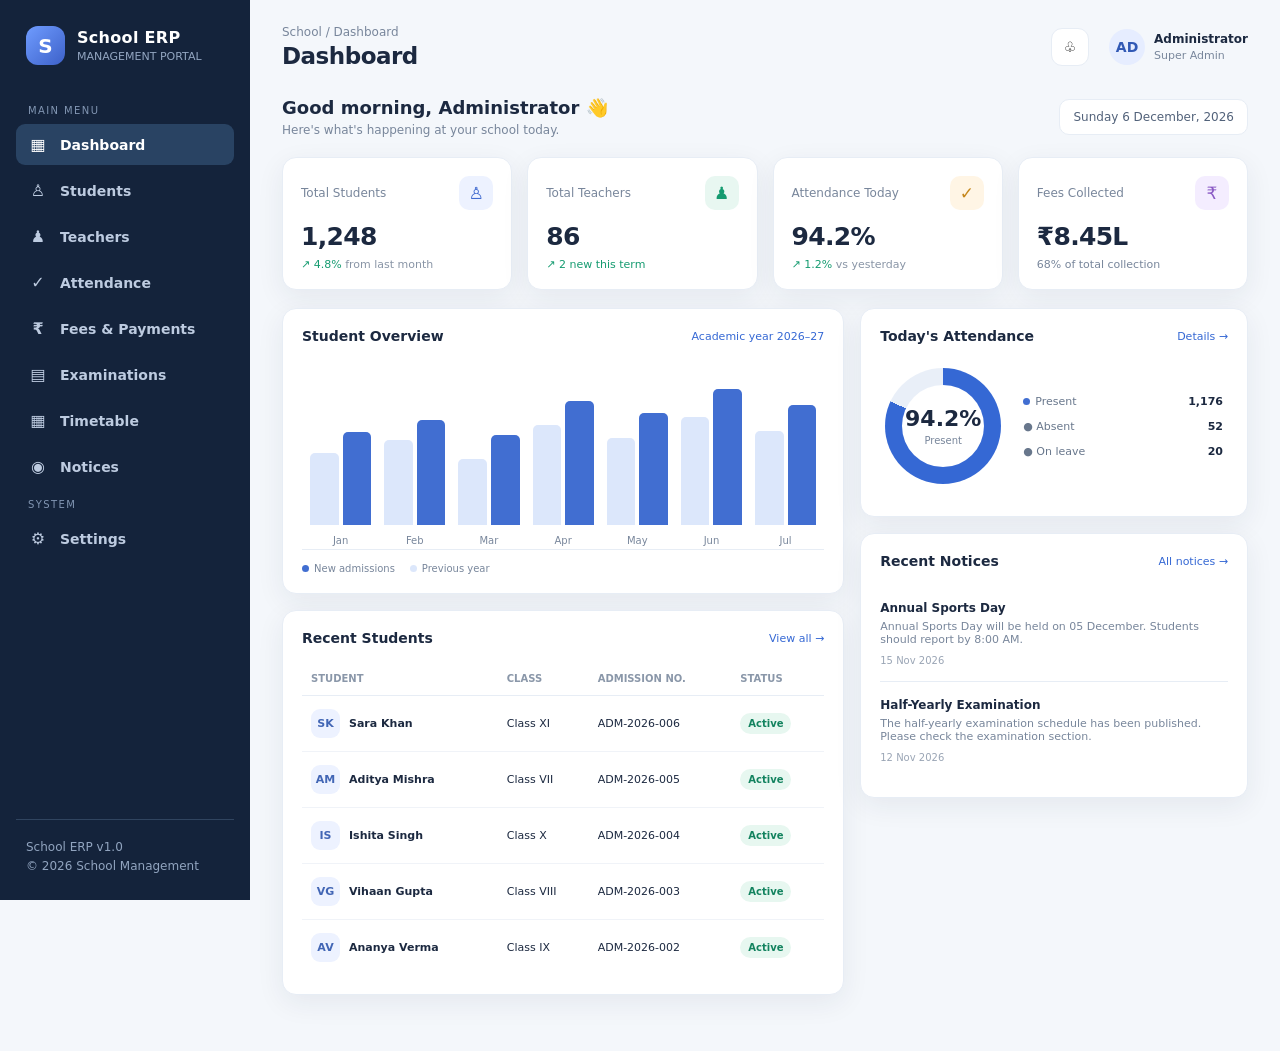
==== school_erp/index.html @ 7dce678d "Prepare School ERP for Render deployment Co-authored-by: Copilot <223556219+Copilot@users.noreply.gi" ====
<!DOCTYPE html>
<html lang="en">
<head>
<meta charset="UTF-8">
<meta name="viewport" content="width=device-width, initial-scale=1.0">
<meta name="description" content="A responsive school ERP administration dashboard prototype.">
<meta name="theme-color" content="#14233b">
<title>School ERP | Admin Dashboard</title>
<style>
:root{--navy:#14233b;--navy2:#1d3454;--blue:#3568d4;--bg:#f4f7fb;--ink:#1c2940;--muted:#78869b;--line:#e7edf5;--white:#fff;--green:#159b70;--amber:#d18a18;--red:#d94b58;--shadow:0 8px 28px rgba(25,45,75,.07)}
*{box-sizing:border-box}body{margin:0;background:var(--bg);color:var(--ink);font:14px Inter,ui-sans-serif,system-ui,-apple-system,Segoe UI,Arial,sans-serif}
button,input,select{font:inherit}.app{min-height:100vh;display:flex}.sidebar{width:250px;background:var(--navy);color:#dce6f5;padding:24px 16px;position:fixed;inset:0 auto 0 0;z-index:5;display:flex;flex-direction:column}
.brand{display:flex;align-items:center;gap:12px;padding:2px 10px 28px}.brand-mark{width:39px;height:39px;border-radius:12px;background:linear-gradient(135deg,#6f9cff,#3d61c9);display:grid;place-items:center;color:white;font-size:20px;font-weight:800}.brand strong{display:block;font-size:16px;letter-spacing:.3px;color:white}.brand small{color:#93a6c1;font-size:11px}
.nav-label{font-size:10px;letter-spacing:1.4px;color:#8296b3;padding:12px 12px 8px}.nav{display:grid;gap:5px}.nav button{border:0;background:transparent;color:#bdcbe0;padding:11px 12px;border-radius:9px;text-align:left;display:flex;align-items:center;gap:12px;cursor:pointer;font-weight:550}.nav button:hover,.nav button.active{background:#294363;color:white}.nav .ico{width:20px;text-align:center;font-size:16px}.side-bottom{margin-top:auto;border-top:1px solid #30445f;padding:18px 10px 0;color:#91a4bf;font-size:12px;line-height:1.6}
.main{margin-left:250px;width:calc(100% - 250px);padding:25px 32px 40px}.topbar{display:flex;align-items:center;justify-content:space-between;margin-bottom:28px}.crumb{color:var(--muted);font-size:12px}.topbar h1{font-size:23px;margin:4px 0 0;letter-spacing:-.5px}.top-actions{display:flex;align-items:center;gap:12px}.icon-btn{width:38px;height:38px;border:1px solid var(--line);background:white;border-radius:11px;cursor:pointer}.profile{display:flex;align-items:center;gap:9px;padding-left:8px}.avatar{width:36px;height:36px;border-radius:50%;background:#e6edff;color:#3159b5;display:grid;place-items:center;font-weight:800}.profile b{display:block;font-size:12px}.profile small{color:var(--muted);font-size:11px}
.welcome{display:flex;justify-content:space-between;align-items:center;margin-bottom:20px}.welcome h2{font-size:18px;margin:0 0 5px}.welcome p{margin:0;color:var(--muted);font-size:12px}.date-pill{background:#fff;border:1px solid var(--line);padding:10px 13px;border-radius:10px;color:#52627a;font-size:12px}
.stats{display:grid;grid-template-columns:repeat(4,1fr);gap:15px;margin-bottom:18px}.stat,.panel{background:white;border:1px solid var(--line);border-radius:14px;box-shadow:var(--shadow)}.stat{padding:18px}.stat-top{display:flex;justify-content:space-between;align-items:center;color:var(--muted);font-size:12px}.stat-icon{width:34px;height:34px;border-radius:10px;display:grid;place-items:center;font-size:17px}.stat strong{display:block;font-size:25px;margin:12px 0 4px;letter-spacing:-.7px}.stat small{color:var(--muted);font-size:11px}.up{color:var(--green)!important}
.grid-main{display:grid;grid-template-columns:1.45fr 1fr;gap:16px}.panel{padding:19px;margin-bottom:16px}.panel-head{display:flex;align-items:center;justify-content:space-between;margin-bottom:16px}.panel-head h3{font-size:14px;margin:0}.panel-head a,.link-btn{color:var(--blue);font-size:11px;text-decoration:none;cursor:pointer;border:0;background:none}
.chart{height:190px;display:flex;align-items:end;gap:13px;padding:15px 8px 24px;border-bottom:1px solid var(--line);position:relative}.bar-group{flex:1;height:100%;display:flex;align-items:end;gap:4px;position:relative}.bar{flex:1;border-radius:5px 5px 0 0;background:#dce7fb;min-width:5px}.bar.dark{background:#416ed1}.bar-label{position:absolute;bottom:-21px;width:100%;text-align:center;font-size:10px;color:var(--muted)}
.legend{display:flex;gap:15px;margin-top:13px;color:var(--muted);font-size:10px}.dot{display:inline-block;width:7px;height:7px;border-radius:50%;margin-right:5px;background:#416ed1}.dot.light{background:#dce7fb}
.attendance-ring{display:flex;align-items:center;gap:22px;padding:8px 5px 13px}.ring{width:116px;height:116px;border-radius:50%;background:conic-gradient(#3568d4 0 82%,#e9eff8 82%);display:grid;place-items:center;flex:none}.ring:after{content:"";width:82px;height:82px;border-radius:50%;background:white;position:absolute}.ring-inner{z-index:1;text-align:center}.ring-inner b{display:block;font-size:22px}.ring-inner small{font-size:10px;color:var(--muted)}.ring{position:relative}.att-legend{display:grid;gap:12px;flex:1}.att-row{display:flex;justify-content:space-between;color:#68778c;font-size:11px}.att-row b{color:var(--ink)}
.table-wrap{overflow:auto}table{width:100%;border-collapse:collapse;white-space:nowrap}th{text-align:left;color:#8a97a9;font-size:10px;font-weight:650;padding:11px 9px;border-bottom:1px solid var(--line)}td{padding:13px 9px;border-bottom:1px solid #f0f3f8;font-size:11px}tbody tr:last-child td{border-bottom:0}.person{display:flex;align-items:center;gap:9px}.mini-avatar{width:29px;height:29px;border-radius:9px;background:#edf2ff;color:#4266b5;display:grid;place-items:center;font-weight:700}.person b{display:block;font-size:11px}.person small{color:var(--muted);font-size:10px}.pill{padding:5px 8px;border-radius:20px;font-size:10px;font-weight:650}.paid{background:#e7f7f0;color:#13835f}.pending{background:#fff4df;color:#a76b0a}.absent{background:#ffebed;color:#c23d4a}.present{background:#e7f7f0;color:#13835f}
.page{display:none}.page.active{display:block}.toolbar{display:flex;gap:10px;justify-content:space-between;align-items:center;margin-bottom:16px}.search{width:min(320px,100%);border:1px solid var(--line);border-radius:9px;padding:10px 12px;background:white;outline:none}.btn{border:0;border-radius:9px;padding:10px 14px;background:var(--blue);color:white;font-weight:650;font-size:12px;cursor:pointer}.btn.secondary{background:white;color:#53647c;border:1px solid var(--line)}.empty{padding:30px;text-align:center;color:var(--muted)}
.cards-3{display:grid;grid-template-columns:repeat(3,1fr);gap:14px}.info-card{padding:17px;background:white;border:1px solid var(--line);border-radius:12px}.info-card small{color:var(--muted)}.info-card b{display:block;font-size:22px;margin-top:8px}.notice{padding:14px 0;border-bottom:1px solid var(--line)}.notice:last-child{border:0}.notice b{font-size:12px}.notice p{color:var(--muted);font-size:11px;margin:5px 0}.notice small{color:#9aa5b5;font-size:10px}
.modal-backdrop{position:fixed;inset:0;background:#101d33a8;display:none;align-items:center;justify-content:center;padding:20px;z-index:20}.modal-backdrop.show{display:flex}.modal{background:white;border-radius:16px;padding:22px;width:min(440px,100%);box-shadow:0 20px 60px #0003}.modal h3{margin:0 0 16px}.field{display:grid;gap:6px;margin:12px 0}.field label{font-size:11px;color:#64748b}.field input,.field select{border:1px solid var(--line);padding:10px;border-radius:8px;outline:none}.modal-actions{display:flex;justify-content:flex-end;gap:8px;margin-top:18px}.toast{position:fixed;bottom:20px;right:20px;background:#14233b;color:white;padding:12px 16px;border-radius:10px;display:none;z-index:30;font-size:12px}
.mobile-menu{display:none}
@media(max-width:1000px){.stats{grid-template-columns:repeat(2,1fr)}.grid-main{grid-template-columns:1fr}.main{padding:22px}.cards-3{grid-template-columns:repeat(2,1fr)}}
@media(max-width:700px){.sidebar{transform:translateX(-100%);transition:.2s}.sidebar.open{transform:translateX(0)}.main{margin:0;width:100%;padding:17px}.mobile-menu{display:inline-grid}.topbar h1{font-size:20px}.profile div:last-child{display:none}.welcome{align-items:flex-start;gap:10px;flex-direction:column}.stats{gap:9px}.stat{padding:13px}.stat strong{font-size:21px}.cards-3{grid-template-columns:1fr}.toolbar{align-items:stretch;flex-direction:column}.toolbar .search{width:100%}}
</style>
</head>
<body>
<div class="app">
<aside class="sidebar" id="sidebar">
  <div class="brand"><div class="brand-mark">S</div><div><strong>School ERP</strong><small>MANAGEMENT PORTAL</small></div></div>
  <div class="nav-label">MAIN MENU</div>
  <nav class="nav" id="nav">
    <button class="active" data-page="dashboard"><span class="ico">▦</span>Dashboard</button>
    <button data-page="students"><span class="ico">♙</span>Students</button>
    <button data-page="teachers"><span class="ico">♟</span>Teachers</button>
    <button data-page="attendance"><span class="ico">✓</span>Attendance</button>
    <button data-page="fees"><span class="ico">₹</span>Fees & Payments</button>
    <button data-page="exams"><span class="ico">▤</span>Examinations</button>
    <button data-page="timetable"><span class="ico">▦</span>Timetable</button>
    <button data-page="notices"><span class="ico">◉</span>Notices</button>
  </nav>
  <div class="nav-label">SYSTEM</div>
  <nav class="nav"><button data-page="settings"><span class="ico">⚙</span>Settings</button></nav>
  <div class="side-bottom">School ERP v1.0<br>© 2026 School Management</div>
</aside>
<main class="main">
<header class="topbar">
  <div style="display:flex;align-items:center;gap:12px"><button class="icon-btn mobile-menu" id="menuBtn">☰</button><div><div class="crumb">School / <span id="crumb">Dashboard</span></div><h1 id="pageTitle">Dashboard</h1></div></div>
  <div class="top-actions"><button class="icon-btn" title="Notifications" onclick="toast('You are all caught up!')">♧</button><div class="profile"><div class="avatar">AD</div><div><b>Administrator</b><small>Super Admin</small></div></div></div>
</header>

<section class="page active" id="page-dashboard">
  <div class="welcome"><div><h2>Good morning, Administrator 👋</h2><p>Here's what's happening at your school today.</p></div><div class="date-pill" id="today"></div></div>
  <div class="stats">
    <div class="stat"><div class="stat-top">Total Students <span class="stat-icon" style="background:#edf2ff;color:#416bd0">♙</span></div><strong id="studentCount">1,248</strong><small class="up">↗ 4.8% <span style="color:#8995a6">from last month</span></small></div>
    <div class="stat"><div class="stat-top">Total Teachers <span class="stat-icon" style="background:#e8f7f1;color:#159b70">♟</span></div><strong>86</strong><small class="up">↗ 2 new this term</small></div>
    <div class="stat"><div class="stat-top">Attendance Today <span class="stat-icon" style="background:#fff5e5;color:#c5871c">✓</span></div><strong>94.2%</strong><small class="up">↗ 1.2% <span style="color:#8995a6">vs yesterday</span></small></div>
    <div class="stat"><div class="stat-top">Fees Collected <span class="stat-icon" style="background:#f4edff;color:#8a5ac5">₹</span></div><strong>₹8.45L</strong><small>68% of total collection</small></div>
  </div>
  <div class="grid-main">
    <div>
      <div class="panel"><div class="panel-head"><h3>Student Overview</h3><a>Academic year 2026–27</a></div><div class="chart" aria-label="Illustrative student admissions chart">
        <div class="bar-group"><div class="bar" style="height:48%"></div><div class="bar dark" style="height:62%"></div><span class="bar-label">Jan</span></div>
        <div class="bar-group"><div class="bar" style="height:57%"></div><div class="bar dark" style="height:70%"></div><span class="bar-label">Feb</span></div>
        <div class="bar-group"><div class="bar" style="height:44%"></div><div class="bar dark" style="height:60%"></div><span class="bar-label">Mar</span></div>
        <div class="bar-group"><div class="bar" style="height:67%"></div><div class="bar dark" style="height:83%"></div><span class="bar-label">Apr</span></div>
        <div class="bar-group"><div class="bar" style="height:58%"></div><div class="bar dark" style="height:75%"></div><span class="bar-label">May</span></div>
        <div class="bar-group"><div class="bar" style="height:72%"></div><div class="bar dark" style="height:91%"></div><span class="bar-label">Jun</span></div>
        <div class="bar-group"><div class="bar" style="height:63%"></div><div class="bar dark" style="height:80%"></div><span class="bar-label">Jul</span></div>
      </div><div class="legend"><span><i class="dot"></i>New admissions</span><span><i class="dot light"></i>Previous year</span></div></div>
      <div class="panel"><div class="panel-head"><h3>Recent Students</h3><a onclick="showPage('students')">View all →</a></div><div class="table-wrap"><table><thead><tr><th>STUDENT</th><th>CLASS</th><th>ADMISSION NO.</th><th>STATUS</th></tr></thead><tbody id="recentStudents"></tbody></table></div></div>
    </div>
    <div>
      <div class="panel"><div class="panel-head"><h3>Today's Attendance</h3><a onclick="showPage('attendance')">Details →</a></div><div class="attendance-ring"><div class="ring"><div class="ring-inner"><b>94.2%</b><small>Present</small></div></div><div class="att-legend"><div class="att-row"><span><i class="dot"></i>Present</span><b>1,176</b></div><div class="att-row"><span>● Absent</span><b>52</b></div><div class="att-row"><span>● On leave</span><b>20</b></div></div></div></div>
      <div class="panel"><div class="panel-head"><h3>Recent Notices</h3><a onclick="showPage('notices')">All notices →</a></div><div id="noticePreview"></div></div>
    </div>
  </div>
</section>

<section class="page" id="page-students"><div class="toolbar"><input class="search" id="studentSearch" placeholder="Search students by name or class..." oninput="renderStudents()"><button class="btn" onclick="openStudentModal()">＋ Add Student</button></div><div class="panel"><div class="panel-head"><h3>Student Directory</h3><span class="crumb" id="studentTotal">0 records</span></div><div class="table-wrap"><table><thead><tr><th>STUDENT</th><th>CLASS</th><th>ADMISSION NO.</th><th>GUARDIAN</th><th>STATUS</th></tr></thead><tbody id="studentRows"></tbody></table></div></div></section>

<section class="page" id="page-teachers"><div class="toolbar"><input class="search" placeholder="Search teachers..." oninput="filterTable(this,'teacherRows')"><button class="btn" onclick="toast('Teacher form will be added in the next version.')">＋ Add Teacher</button></div><div class="panel"><div class="panel-head"><h3>Teaching Staff</h3><span class="crumb">86 staff members</span></div><div class="table-wrap"><table><thead><tr><th>TEACHER</th><th>SUBJECT</th><th>EMPLOYEE ID</th><th>CONTACT</th><th>STATUS</th></tr></thead><tbody id="teacherRows"></tbody></table></div></div></section>

<section class="page" id="page-attendance"><div class="cards-3"><div class="info-card"><small>Present today</small><b style="color:var(--green)">1,176</b></div><div class="info-card"><small>Absent today</small><b style="color:var(--red)">52</b></div><div class="info-card"><small>Attendance rate</small><b>94.2%</b></div></div><div class="panel" style="margin-top:16px"><div class="panel-head"><h3>Mark Student Attendance</h3><span class="crumb" id="attendanceDate"></span></div><div class="table-wrap"><table><thead><tr><th>STUDENT</th><th>CLASS</th><th>ATTENDANCE</th></tr></thead><tbody id="attendanceRows"></tbody></table></div></div></section>

<section class="page" id="page-fees"><div class="cards-3"><div class="info-card"><small>Total fee collected</small><b>₹8,45,000</b></div><div class="info-card"><small>Pending payments</small><b style="color:var(--amber)">₹2,10,000</b></div><div class="info-card"><small>Collection rate</small><b>80.1%</b></div></div><div class="panel" style="margin-top:16px"><div class="panel-head"><h3>Fee Records</h3><button class="btn" onclick="toast('Fee receipt feature will be connected to the database.')">＋ Record Payment</button></div><div class="table-wrap"><table><thead><tr><th>STUDENT</th><th>CLASS</th><th>AMOUNT</th><th>DUE DATE</th><th>STATUS</th></tr></thead><tbody id="feeRows"></tbody></table></div></div></section>

<section class="page" id="page-exams"><div class="cards-3"><div class="info-card"><small>Upcoming examination</small><b style="font-size:17px">Half-Yearly</b><small>Starts 12 Dec 2026</small></div><div class="info-card"><small>Results published</small><b>3</b><small>Examination cycles</small></div><div class="info-card"><small>Subjects</small><b>8</b><small>Core subjects</small></div></div><div class="panel" style="margin-top:16px"><div class="panel-head"><h3>Examination Schedule</h3><button class="btn" onclick="toast('Create exam feature coming soon.')">＋ Create Exam</button></div><div class="table-wrap"><table><thead><tr><th>EXAMINATION</th><th>CLASS</th><th>DATE</th><th>SUBJECT</th><th>STATUS</th></tr></thead><tbody><tr><td>Half-Yearly</td><td>VI–X</td><td>12 Dec 2026</td><td>Mathematics</td><td><span class="pill pending">Upcoming</span></td></tr><tr><td>Unit Test 3</td><td>III–V</td><td>25 Nov 2026</td><td>English</td><td><span class="pill pending">Upcoming</span></td></tr><tr><td>Periodic Test 2</td><td>XI–XII</td><td>10 Nov 2026</td><td>Physics</td><td><span class="pill paid">Completed</span></td></tr></tbody></table></div></div></section>

<section class="page" id="page-timetable"><div class="panel"><div class="panel-head"><h3>Class X – Weekly Timetable</h3><select class="search" style="width:auto"><option>Class X - A</option><option>Class IX - A</option><option>Class VIII - B</option></select></div><div class="table-wrap"><table><thead><tr><th>DAY</th><th>08:00–09:00</th><th>09:00–10:00</th><th>10:30–11:30</th><th>11:30–12:30</th><th>12:30–01:30</th></tr></thead><tbody><tr><td>Monday</td><td>English</td><td>Mathematics</td><td>Science</td><td>Computer</td><td>Hindi</td></tr><tr><td>Tuesday</td><td>Mathematics</td><td>Hindi</td><td>Social Science</td><td>English</td><td>Sports</td></tr><tr><td>Wednesday</td><td>Science</td><td>Computer</td><td>Mathematics</td><td>Hindi</td><td>English</td></tr><tr><td>Thursday</td><td>Social Science</td><td>English</td><td>Science</td><td>Mathematics</td><td>Library</td></tr><tr><td>Friday</td><td>Hindi</td><td>Science</td><td>English</td><td>Social Science</td><td>Sports</td></tr></tbody></table></div></div></section>

<section class="page" id="page-notices"><div class="toolbar"><span class="crumb">School announcements and circulars</span><button class="btn" onclick="toast('Notice composer will be added in the next version.')">＋ Publish Notice</button></div><div class="panel" id="allNotices"></div></section>
<section class="page" id="page-settings"><div class="panel"><div class="panel-head"><h3>School Settings</h3></div><div class="field"><label>School name</label><input value="School ERP Demo School"></div><div class="field"><label>Academic session</label><input value="2026–2027"></div><div class="field"><label>Administrator email</label><input value="admin@school.edu"></div><button class="btn" onclick="toast('Demo settings saved in this session.')">Save Settings</button><p class="crumb" style="margin-top:15px">These are demo settings. Production settings will be stored securely on the server.</p></div></section>

</main></div>

<div class="modal-backdrop" id="studentModal"><div class="modal"><h3>Add New Student</h3><form id="studentForm"><div class="field"><label>Student full name *</label><input id="newName" required placeholder="e.g. Aarav Sharma"></div><div class="field"><label>Class *</label><select id="newClass"><option>Class VI</option><option>Class VII</option><option>Class VIII</option><option>Class IX</option><option>Class X</option><option>Class XI</option><option>Class XII</option></select></div><div class="field"><label>Admission number *</label><input id="newAdm" required placeholder="e.g. ADM-2026-101"></div><div class="field"><label>Guardian name</label><input id="newGuardian" placeholder="Parent / guardian name"></div><div class="modal-actions"><button type="button" class="btn secondary" onclick="closeStudentModal()">Cancel</button><button class="btn" type="submit">Save Student</button></div></form></div></div>
<div class="toast" id="toast"></div>
<script>
const initialStudents=[
{name:"Aarav Sharma",cls:"Class X",adm:"ADM-2026-001",guardian:"Rajesh Sharma",status:"Active"},
{name:"Ananya Verma",cls:"Class IX",adm:"ADM-2026-002",guardian:"Sanjay Verma",status:"Active"},
{name:"Vihaan Gupta",cls:"Class VIII",adm:"ADM-2026-003",guardian:"Amit Gupta",status:"Active"},
{name:"Ishita Singh",cls:"Class X",adm:"ADM-2026-004",guardian:"Rakesh Singh",status:"Active"},
{name:"Aditya Mishra",cls:"Class VII",adm:"ADM-2026-005",guardian:"Manoj Mishra",status:"Active"},
{name:"Sara Khan",cls:"Class XI",adm:"ADM-2026-006",guardian:"Imran Khan",status:"Active"}
];
let students=JSON.parse(localStorage.getItem("schoolErpStudents")||"null")||initialStudents;
const teachers=[["Priya Mehta","Mathematics","TCH-001","98765 43210"],["Rahul Kapoor","Physics","TCH-002","98765 43211"],["Neha Sharma","English","TCH-003","98765 43212"],["Amit Verma","Computer Science","TCH-004","98765 43213"],["Pooja Singh","Chemistry","TCH-005","98765 43214"]];
const fees=[["Aarav Sharma","Class X","₹18,000","30 Nov 2026","Paid"],["Ananya Verma","Class IX","₹16,000","30 Nov 2026","Pending"],["Vihaan Gupta","Class VIII","₹15,000","30 Nov 2026","Paid"],["Ishita Singh","Class X","₹18,000","30 Nov 2026","Pending"],["Aditya Mishra","Class VII","₹14,000","30 Nov 2026","Paid"]];
const notices=[["Annual Sports Day","Annual Sports Day will be held on 05 December. Students should report by 8:00 AM.","15 Nov 2026"],["Half-Yearly Examination","The half-yearly examination schedule has been published. Please check the examination section.","12 Nov 2026"],["Winter Uniform","All students must wear the prescribed winter uniform from 20 November.","10 Nov 2026"]];
const initials=n=>n.split(" ").map(x=>x[0]).slice(0,2).join("").toUpperCase();
function studentRow(s){return `<tr><td><div class="person"><div class="mini-avatar">${initials(s.name)}</div><div><b>${s.name}</b><small>Student</small></div></div></td><td>${s.cls}</td><td>${s.adm}</td><td>${s.guardian||"—"}</td><td><span class="pill paid">${s.status}</span></td></tr>`}
function renderStudents(){let q=(document.getElementById("studentSearch")?.value||"").toLowerCase();let list=students.filter(s=>(s.name+" "+s.cls+" "+s.adm).toLowerCase().includes(q));document.getElementById("studentRows").innerHTML=list.map(studentRow).join("")||'<tr><td colspan="5" class="empty">No students found.</td></tr>';document.getElementById("studentTotal").textContent=list.length+" records";document.getElementById("studentCount").textContent=(1248+students.length-initialStudents.length).toLocaleString();document.getElementById("recentStudents").innerHTML=students.slice(-5).reverse().map(s=>`<tr><td><div class="person"><div class="mini-avatar">${initials(s.name)}</div><b>${s.name}</b></div></td><td>${s.cls}</td><td>${s.adm}</td><td><span class="pill paid">Active</span></td></tr>`).join("")}
function renderTeachers(){document.getElementById("teacherRows").innerHTML=teachers.map(t=>`<tr><td><div class="person"><div class="mini-avatar">${initials(t[0])}</div><b>${t[0]}</b></div></td><td>${t[1]}</td><td>${t[2]}</td><td>${t[3]}</td><td><span class="pill paid">Active</span></td></tr>`).join("")}
function renderAttendance(){document.getElementById("attendanceRows").innerHTML=students.map((s,i)=>`<tr><td><div class="person"><div class="mini-avatar">${initials(s.name)}</div><b>${s.name}</b></div></td><td>${s.cls}</td><td><select class="search" style="width:125px;padding:6px" onchange="this.style.borderColor=this.value==='Present'?'#159b70':'#d94b58'"><option>Present</option><option>Absent</option><option>On Leave</option></select></td></tr>`).join("")}
function renderFees(){document.getElementById("feeRows").innerHTML=fees.map(f=>`<tr><td><b>${f[0]}</b></td><td>${f[1]}</td><td>${f[2]}</td><td>${f[3]}</td><td><span class="pill ${f[4]==='Paid'?'paid':'pending'}">${f[4]}</span></td></tr>`).join("")}
function noticeMarkup(n){return `<div class="notice"><b>${n[0]}</b><p>${n[1]}</p><small>${n[2]}</small></div>`}
document.getElementById("noticePreview").innerHTML=notices.slice(0,2).map(noticeMarkup).join("");document.getElementById("allNotices").innerHTML=notices.map(noticeMarkup).join("");
function showPage(name){document.querySelectorAll(".page").forEach(p=>p.classList.remove("active"));document.getElementById("page-"+name).classList.add("active");document.querySelectorAll("#nav button").forEach(b=>b.classList.toggle("active",b.dataset.page===name));let label=document.querySelector(`[data-page="${name}"]`)?.textContent.trim()||"Settings";document.getElementById("pageTitle").textContent=label;document.getElementById("crumb").textContent=label;document.getElementById("sidebar").classList.remove("open");if(name==="students")renderStudents()}
document.querySelectorAll("[data-page]").forEach(b=>b.addEventListener("click",()=>showPage(b.dataset.page)));
function filterTable(input,id){let q=input.value.toLowerCase();document.querySelectorAll("#"+id+" tr").forEach(r=>r.style.display=r.textContent.toLowerCase().includes(q)?"":"none")}
function openStudentModal(){document.getElementById("studentModal").classList.add("show")}function closeStudentModal(){document.getElementById("studentModal").classList.remove("show")}
document.getElementById("studentForm").addEventListener("submit",e=>{e.preventDefault();let s={name:document.getElementById("newName").value.trim(),cls:document.getElementById("newClass").value,adm:document.getElementById("newAdm").value.trim(),guardian:document.getElementById("newGuardian").value.trim(),status:"Active"};if(students.some(x=>x.adm.toLowerCase()===s.adm.toLowerCase())){toast("Admission number already exists.");return}students.push(s);localStorage.setItem("schoolErpStudents",JSON.stringify(students));e.target.reset();closeStudentModal();renderStudents();toast("Student added successfully!")});
function toast(msg){let t=document.getElementById("toast");t.textContent=msg;t.style.display="block";clearTimeout(window.toastTimer);window.toastTimer=setTimeout(()=>t.style.display="none",2600)}
document.getElementById("menuBtn").addEventListener("click",()=>document.getElementById("sidebar").classList.toggle("open"));
document.getElementById("today").textContent=new Date().toLocaleDateString("en-IN",{weekday:"long",day:"numeric",month:"long",year:"numeric"});document.getElementById("attendanceDate").textContent=new Date().toLocaleDateString("en-IN");
renderStudents();renderTeachers();renderAttendance();renderFees();
</script>
</body></html>
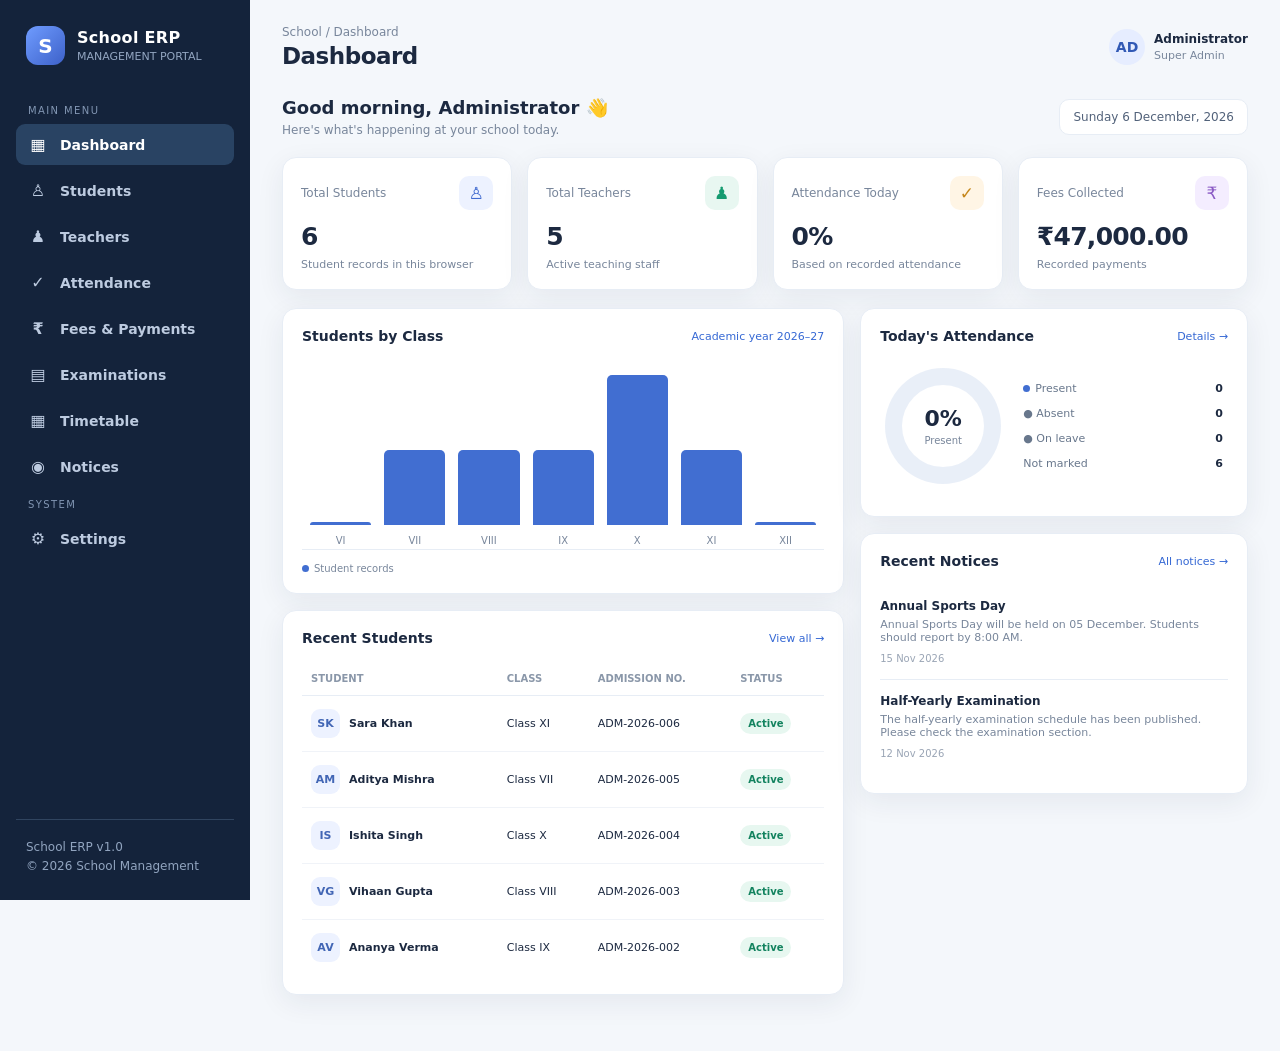
==== commit 98c57278: "Make School ERP demo fully interactive Split frontend into HTML, CSS, and JavaScript; add browser-pe" ====
--- a/school_erp/index.html
+++ b/school_erp/index.html
@@ -6,27 +6,7 @@
 <meta name="description" content="A responsive school ERP administration dashboard prototype.">
 <meta name="theme-color" content="#14233b">
 <title>School ERP | Admin Dashboard</title>
-<style>
-:root{--navy:#14233b;--navy2:#1d3454;--blue:#3568d4;--bg:#f4f7fb;--ink:#1c2940;--muted:#78869b;--line:#e7edf5;--white:#fff;--green:#159b70;--amber:#d18a18;--red:#d94b58;--shadow:0 8px 28px rgba(25,45,75,.07)}
-*{box-sizing:border-box}body{margin:0;background:var(--bg);color:var(--ink);font:14px Inter,ui-sans-serif,system-ui,-apple-system,Segoe UI,Arial,sans-serif}
-button,input,select{font:inherit}.app{min-height:100vh;display:flex}.sidebar{width:250px;background:var(--navy);color:#dce6f5;padding:24px 16px;position:fixed;inset:0 auto 0 0;z-index:5;display:flex;flex-direction:column}
-.brand{display:flex;align-items:center;gap:12px;padding:2px 10px 28px}.brand-mark{width:39px;height:39px;border-radius:12px;background:linear-gradient(135deg,#6f9cff,#3d61c9);display:grid;place-items:center;color:white;font-size:20px;font-weight:800}.brand strong{display:block;font-size:16px;letter-spacing:.3px;color:white}.brand small{color:#93a6c1;font-size:11px}
-.nav-label{font-size:10px;letter-spacing:1.4px;color:#8296b3;padding:12px 12px 8px}.nav{display:grid;gap:5px}.nav button{border:0;background:transparent;color:#bdcbe0;padding:11px 12px;border-radius:9px;text-align:left;display:flex;align-items:center;gap:12px;cursor:pointer;font-weight:550}.nav button:hover,.nav button.active{background:#294363;color:white}.nav .ico{width:20px;text-align:center;font-size:16px}.side-bottom{margin-top:auto;border-top:1px solid #30445f;padding:18px 10px 0;color:#91a4bf;font-size:12px;line-height:1.6}
-.main{margin-left:250px;width:calc(100% - 250px);padding:25px 32px 40px}.topbar{display:flex;align-items:center;justify-content:space-between;margin-bottom:28px}.crumb{color:var(--muted);font-size:12px}.topbar h1{font-size:23px;margin:4px 0 0;letter-spacing:-.5px}.top-actions{display:flex;align-items:center;gap:12px}.icon-btn{width:38px;height:38px;border:1px solid var(--line);background:white;border-radius:11px;cursor:pointer}.profile{display:flex;align-items:center;gap:9px;padding-left:8px}.avatar{width:36px;height:36px;border-radius:50%;background:#e6edff;color:#3159b5;display:grid;place-items:center;font-weight:800}.profile b{display:block;font-size:12px}.profile small{color:var(--muted);font-size:11px}
-.welcome{display:flex;justify-content:space-between;align-items:center;margin-bottom:20px}.welcome h2{font-size:18px;margin:0 0 5px}.welcome p{margin:0;color:var(--muted);font-size:12px}.date-pill{background:#fff;border:1px solid var(--line);padding:10px 13px;border-radius:10px;color:#52627a;font-size:12px}
-.stats{display:grid;grid-template-columns:repeat(4,1fr);gap:15px;margin-bottom:18px}.stat,.panel{background:white;border:1px solid var(--line);border-radius:14px;box-shadow:var(--shadow)}.stat{padding:18px}.stat-top{display:flex;justify-content:space-between;align-items:center;color:var(--muted);font-size:12px}.stat-icon{width:34px;height:34px;border-radius:10px;display:grid;place-items:center;font-size:17px}.stat strong{display:block;font-size:25px;margin:12px 0 4px;letter-spacing:-.7px}.stat small{color:var(--muted);font-size:11px}.up{color:var(--green)!important}
-.grid-main{display:grid;grid-template-columns:1.45fr 1fr;gap:16px}.panel{padding:19px;margin-bottom:16px}.panel-head{display:flex;align-items:center;justify-content:space-between;margin-bottom:16px}.panel-head h3{font-size:14px;margin:0}.panel-head a,.link-btn{color:var(--blue);font-size:11px;text-decoration:none;cursor:pointer;border:0;background:none}
-.chart{height:190px;display:flex;align-items:end;gap:13px;padding:15px 8px 24px;border-bottom:1px solid var(--line);position:relative}.bar-group{flex:1;height:100%;display:flex;align-items:end;gap:4px;position:relative}.bar{flex:1;border-radius:5px 5px 0 0;background:#dce7fb;min-width:5px}.bar.dark{background:#416ed1}.bar-label{position:absolute;bottom:-21px;width:100%;text-align:center;font-size:10px;color:var(--muted)}
-.legend{display:flex;gap:15px;margin-top:13px;color:var(--muted);font-size:10px}.dot{display:inline-block;width:7px;height:7px;border-radius:50%;margin-right:5px;background:#416ed1}.dot.light{background:#dce7fb}
-.attendance-ring{display:flex;align-items:center;gap:22px;padding:8px 5px 13px}.ring{width:116px;height:116px;border-radius:50%;background:conic-gradient(#3568d4 0 82%,#e9eff8 82%);display:grid;place-items:center;flex:none}.ring:after{content:"";width:82px;height:82px;border-radius:50%;background:white;position:absolute}.ring-inner{z-index:1;text-align:center}.ring-inner b{display:block;font-size:22px}.ring-inner small{font-size:10px;color:var(--muted)}.ring{position:relative}.att-legend{display:grid;gap:12px;flex:1}.att-row{display:flex;justify-content:space-between;color:#68778c;font-size:11px}.att-row b{color:var(--ink)}
-.table-wrap{overflow:auto}table{width:100%;border-collapse:collapse;white-space:nowrap}th{text-align:left;color:#8a97a9;font-size:10px;font-weight:650;padding:11px 9px;border-bottom:1px solid var(--line)}td{padding:13px 9px;border-bottom:1px solid #f0f3f8;font-size:11px}tbody tr:last-child td{border-bottom:0}.person{display:flex;align-items:center;gap:9px}.mini-avatar{width:29px;height:29px;border-radius:9px;background:#edf2ff;color:#4266b5;display:grid;place-items:center;font-weight:700}.person b{display:block;font-size:11px}.person small{color:var(--muted);font-size:10px}.pill{padding:5px 8px;border-radius:20px;font-size:10px;font-weight:650}.paid{background:#e7f7f0;color:#13835f}.pending{background:#fff4df;color:#a76b0a}.absent{background:#ffebed;color:#c23d4a}.present{background:#e7f7f0;color:#13835f}
-.page{display:none}.page.active{display:block}.toolbar{display:flex;gap:10px;justify-content:space-between;align-items:center;margin-bottom:16px}.search{width:min(320px,100%);border:1px solid var(--line);border-radius:9px;padding:10px 12px;background:white;outline:none}.btn{border:0;border-radius:9px;padding:10px 14px;background:var(--blue);color:white;font-weight:650;font-size:12px;cursor:pointer}.btn.secondary{background:white;color:#53647c;border:1px solid var(--line)}.empty{padding:30px;text-align:center;color:var(--muted)}
-.cards-3{display:grid;grid-template-columns:repeat(3,1fr);gap:14px}.info-card{padding:17px;background:white;border:1px solid var(--line);border-radius:12px}.info-card small{color:var(--muted)}.info-card b{display:block;font-size:22px;margin-top:8px}.notice{padding:14px 0;border-bottom:1px solid var(--line)}.notice:last-child{border:0}.notice b{font-size:12px}.notice p{color:var(--muted);font-size:11px;margin:5px 0}.notice small{color:#9aa5b5;font-size:10px}
-.modal-backdrop{position:fixed;inset:0;background:#101d33a8;display:none;align-items:center;justify-content:center;padding:20px;z-index:20}.modal-backdrop.show{display:flex}.modal{background:white;border-radius:16px;padding:22px;width:min(440px,100%);box-shadow:0 20px 60px #0003}.modal h3{margin:0 0 16px}.field{display:grid;gap:6px;margin:12px 0}.field label{font-size:11px;color:#64748b}.field input,.field select{border:1px solid var(--line);padding:10px;border-radius:8px;outline:none}.modal-actions{display:flex;justify-content:flex-end;gap:8px;margin-top:18px}.toast{position:fixed;bottom:20px;right:20px;background:#14233b;color:white;padding:12px 16px;border-radius:10px;display:none;z-index:30;font-size:12px}
-.mobile-menu{display:none}
-@media(max-width:1000px){.stats{grid-template-columns:repeat(2,1fr)}.grid-main{grid-template-columns:1fr}.main{padding:22px}.cards-3{grid-template-columns:repeat(2,1fr)}}
-@media(max-width:700px){.sidebar{transform:translateX(-100%);transition:.2s}.sidebar.open{transform:translateX(0)}.main{margin:0;width:100%;padding:17px}.mobile-menu{display:inline-grid}.topbar h1{font-size:20px}.profile div:last-child{display:none}.welcome{align-items:flex-start;gap:10px;flex-direction:column}.stats{gap:9px}.stat{padding:13px}.stat strong{font-size:21px}.cards-3{grid-template-columns:1fr}.toolbar{align-items:stretch;flex-direction:column}.toolbar .search{width:100%}}
-</style>
+<link rel="stylesheet" href="./styles.css">
 </head>
 <body>
 <div class="app">
@@ -50,85 +30,47 @@
 <main class="main">
 <header class="topbar">
   <div style="display:flex;align-items:center;gap:12px"><button class="icon-btn mobile-menu" id="menuBtn">☰</button><div><div class="crumb">School / <span id="crumb">Dashboard</span></div><h1 id="pageTitle">Dashboard</h1></div></div>
-  <div class="top-actions"><button class="icon-btn" title="Notifications" onclick="toast('You are all caught up!')">♧</button><div class="profile"><div class="avatar">AD</div><div><b>Administrator</b><small>Super Admin</small></div></div></div>
+  <div class="top-actions"><div class="profile"><div class="avatar">AD</div><div><b>Administrator</b><small>Super Admin</small></div></div></div>
 </header>
 
 <section class="page active" id="page-dashboard">
   <div class="welcome"><div><h2>Good morning, Administrator 👋</h2><p>Here's what's happening at your school today.</p></div><div class="date-pill" id="today"></div></div>
   <div class="stats">
-    <div class="stat"><div class="stat-top">Total Students <span class="stat-icon" style="background:#edf2ff;color:#416bd0">♙</span></div><strong id="studentCount">1,248</strong><small class="up">↗ 4.8% <span style="color:#8995a6">from last month</span></small></div>
-    <div class="stat"><div class="stat-top">Total Teachers <span class="stat-icon" style="background:#e8f7f1;color:#159b70">♟</span></div><strong>86</strong><small class="up">↗ 2 new this term</small></div>
-    <div class="stat"><div class="stat-top">Attendance Today <span class="stat-icon" style="background:#fff5e5;color:#c5871c">✓</span></div><strong>94.2%</strong><small class="up">↗ 1.2% <span style="color:#8995a6">vs yesterday</span></small></div>
-    <div class="stat"><div class="stat-top">Fees Collected <span class="stat-icon" style="background:#f4edff;color:#8a5ac5">₹</span></div><strong>₹8.45L</strong><small>68% of total collection</small></div>
+    <div class="stat"><div class="stat-top">Total Students <span class="stat-icon" style="background:#edf2ff;color:#416bd0">♙</span></div><strong id="studentCount">0</strong><small>Student records in this browser</small></div>
+    <div class="stat"><div class="stat-top">Total Teachers <span class="stat-icon" style="background:#e8f7f1;color:#159b70">♟</span></div><strong id="teacherCount">0</strong><small>Active teaching staff</small></div>
+    <div class="stat"><div class="stat-top">Attendance Today <span class="stat-icon" style="background:#fff5e5;color:#c5871c">✓</span></div><strong id="dashboardAttendanceRate">0%</strong><small>Based on recorded attendance</small></div>
+    <div class="stat"><div class="stat-top">Fees Collected <span class="stat-icon" style="background:#f4edff;color:#8a5ac5">₹</span></div><strong id="dashboardFees">₹0</strong><small>Recorded payments</small></div>
   </div>
   <div class="grid-main">
     <div>
-      <div class="panel"><div class="panel-head"><h3>Student Overview</h3><a>Academic year 2026–27</a></div><div class="chart" aria-label="Illustrative student admissions chart">
-        <div class="bar-group"><div class="bar" style="height:48%"></div><div class="bar dark" style="height:62%"></div><span class="bar-label">Jan</span></div>
-        <div class="bar-group"><div class="bar" style="height:57%"></div><div class="bar dark" style="height:70%"></div><span class="bar-label">Feb</span></div>
-        <div class="bar-group"><div class="bar" style="height:44%"></div><div class="bar dark" style="height:60%"></div><span class="bar-label">Mar</span></div>
-        <div class="bar-group"><div class="bar" style="height:67%"></div><div class="bar dark" style="height:83%"></div><span class="bar-label">Apr</span></div>
-        <div class="bar-group"><div class="bar" style="height:58%"></div><div class="bar dark" style="height:75%"></div><span class="bar-label">May</span></div>
-        <div class="bar-group"><div class="bar" style="height:72%"></div><div class="bar dark" style="height:91%"></div><span class="bar-label">Jun</span></div>
-        <div class="bar-group"><div class="bar" style="height:63%"></div><div class="bar dark" style="height:80%"></div><span class="bar-label">Jul</span></div>
-      </div><div class="legend"><span><i class="dot"></i>New admissions</span><span><i class="dot light"></i>Previous year</span></div></div>
-      <div class="panel"><div class="panel-head"><h3>Recent Students</h3><a onclick="showPage('students')">View all →</a></div><div class="table-wrap"><table><thead><tr><th>STUDENT</th><th>CLASS</th><th>ADMISSION NO.</th><th>STATUS</th></tr></thead><tbody id="recentStudents"></tbody></table></div></div>
+      <div class="panel"><div class="panel-head"><h3>Students by Class</h3><a>Academic year 2026–27</a></div><div class="chart" id="classChart" aria-label="Student counts by class"></div><div class="legend"><span><i class="dot"></i>Student records</span></div></div>
+      <div class="panel"><div class="panel-head"><h3>Recent Students</h3><a data-page="students">View all →</a></div><div class="table-wrap"><table><thead><tr><th>STUDENT</th><th>CLASS</th><th>ADMISSION NO.</th><th>STATUS</th></tr></thead><tbody id="recentStudents"></tbody></table></div></div>
     </div>
     <div>
-      <div class="panel"><div class="panel-head"><h3>Today's Attendance</h3><a onclick="showPage('attendance')">Details →</a></div><div class="attendance-ring"><div class="ring"><div class="ring-inner"><b>94.2%</b><small>Present</small></div></div><div class="att-legend"><div class="att-row"><span><i class="dot"></i>Present</span><b>1,176</b></div><div class="att-row"><span>● Absent</span><b>52</b></div><div class="att-row"><span>● On leave</span><b>20</b></div></div></div></div>
-      <div class="panel"><div class="panel-head"><h3>Recent Notices</h3><a onclick="showPage('notices')">All notices →</a></div><div id="noticePreview"></div></div>
+      <div class="panel"><div class="panel-head"><h3>Today's Attendance</h3><a data-page="attendance">Details →</a></div><div class="attendance-ring"><div class="ring"><div class="ring-inner"><b id="dashboardRingRate">0%</b><small>Present</small></div></div><div class="att-legend"><div class="att-row"><span><i class="dot"></i>Present</span><b id="dashboardPresent">0</b></div><div class="att-row"><span>● Absent</span><b id="dashboardAbsent">0</b></div><div class="att-row"><span>● On leave</span><b id="dashboardLeave">0</b></div><div class="att-row"><span>Not marked</span><b id="dashboardUnmarked">0</b></div></div></div></div>
+      <div class="panel"><div class="panel-head"><h3>Recent Notices</h3><a data-page="notices">All notices →</a></div><div id="noticePreview"></div></div>
     </div>
   </div>
 </section>
 
-<section class="page" id="page-students"><div class="toolbar"><input class="search" id="studentSearch" placeholder="Search students by name or class..." oninput="renderStudents()"><button class="btn" onclick="openStudentModal()">＋ Add Student</button></div><div class="panel"><div class="panel-head"><h3>Student Directory</h3><span class="crumb" id="studentTotal">0 records</span></div><div class="table-wrap"><table><thead><tr><th>STUDENT</th><th>CLASS</th><th>ADMISSION NO.</th><th>GUARDIAN</th><th>STATUS</th></tr></thead><tbody id="studentRows"></tbody></table></div></div></section>
+<section class="page" id="page-students"><div class="toolbar"><input class="search" id="studentSearch" placeholder="Search students by name or class..." aria-label="Search students"><button class="btn" data-action="add-student">＋ Add Student</button></div><div class="panel"><div class="panel-head"><h3>Student Directory</h3><span class="crumb" id="studentTotal">0 records</span></div><div class="table-wrap"><table><thead><tr><th>STUDENT</th><th>CLASS</th><th>ADMISSION NO.</th><th>GUARDIAN</th><th>STATUS</th><th>ACTIONS</th></tr></thead><tbody id="studentRows"></tbody></table></div></div></section>
 
-<section class="page" id="page-teachers"><div class="toolbar"><input class="search" placeholder="Search teachers..." oninput="filterTable(this,'teacherRows')"><button class="btn" onclick="toast('Teacher form will be added in the next version.')">＋ Add Teacher</button></div><div class="panel"><div class="panel-head"><h3>Teaching Staff</h3><span class="crumb">86 staff members</span></div><div class="table-wrap"><table><thead><tr><th>TEACHER</th><th>SUBJECT</th><th>EMPLOYEE ID</th><th>CONTACT</th><th>STATUS</th></tr></thead><tbody id="teacherRows"></tbody></table></div></div></section>
+<section class="page" id="page-teachers"><div class="toolbar"><input class="search" id="teacherSearch" placeholder="Search teachers..." aria-label="Search teachers"><button class="btn" data-action="add-teacher">＋ Add Teacher</button></div><div class="panel"><div class="panel-head"><h3>Teaching Staff</h3><span class="crumb" id="teacherTotal">0 staff members</span></div><div class="table-wrap"><table><thead><tr><th>TEACHER</th><th>SUBJECT</th><th>EMPLOYEE ID</th><th>CONTACT</th><th>STATUS</th><th>ACTIONS</th></tr></thead><tbody id="teacherRows"></tbody></table></div></div></section>
 
-<section class="page" id="page-attendance"><div class="cards-3"><div class="info-card"><small>Present today</small><b style="color:var(--green)">1,176</b></div><div class="info-card"><small>Absent today</small><b style="color:var(--red)">52</b></div><div class="info-card"><small>Attendance rate</small><b>94.2%</b></div></div><div class="panel" style="margin-top:16px"><div class="panel-head"><h3>Mark Student Attendance</h3><span class="crumb" id="attendanceDate"></span></div><div class="table-wrap"><table><thead><tr><th>STUDENT</th><th>CLASS</th><th>ATTENDANCE</th></tr></thead><tbody id="attendanceRows"></tbody></table></div></div></section>
+<section class="page" id="page-attendance"><div class="cards-3"><div class="info-card"><small>Present</small><b id="presentCount" style="color:var(--green)">0</b></div><div class="info-card"><small>Absent</small><b id="absentCount" style="color:var(--red)">0</b></div><div class="info-card"><small>Not marked</small><b id="unmarkedCount">0</b></div><div class="info-card"><small>Attendance rate</small><b id="attendanceRate">0%</b></div></div><div class="panel" style="margin-top:16px"><div class="panel-head"><h3>Mark Student Attendance</h3><input class="search" id="attendanceDate" type="date" aria-label="Attendance date" style="width:auto"></div><div class="table-wrap"><table><thead><tr><th>STUDENT</th><th>CLASS</th><th>ATTENDANCE</th></tr></thead><tbody id="attendanceRows"></tbody></table></div></div></section>
 
-<section class="page" id="page-fees"><div class="cards-3"><div class="info-card"><small>Total fee collected</small><b>₹8,45,000</b></div><div class="info-card"><small>Pending payments</small><b style="color:var(--amber)">₹2,10,000</b></div><div class="info-card"><small>Collection rate</small><b>80.1%</b></div></div><div class="panel" style="margin-top:16px"><div class="panel-head"><h3>Fee Records</h3><button class="btn" onclick="toast('Fee receipt feature will be connected to the database.')">＋ Record Payment</button></div><div class="table-wrap"><table><thead><tr><th>STUDENT</th><th>CLASS</th><th>AMOUNT</th><th>DUE DATE</th><th>STATUS</th></tr></thead><tbody id="feeRows"></tbody></table></div></div></section>
+<section class="page" id="page-fees"><div class="cards-3"><div class="info-card"><small>Total fee collected</small><b id="feesCollected">₹0</b></div><div class="info-card"><small>Pending payments</small><b id="feesPending" style="color:var(--amber)">₹0</b></div><div class="info-card"><small>Collection rate</small><b id="feesRate">0%</b></div></div><div class="panel" style="margin-top:16px"><div class="panel-head"><h3>Fee Records</h3><button class="btn" data-action="add-fee">＋ Record Fee</button></div><div class="table-wrap"><table><thead><tr><th>STUDENT</th><th>CLASS</th><th>AMOUNT</th><th>DUE DATE</th><th>STATUS</th><th>ACTIONS</th></tr></thead><tbody id="feeRows"></tbody></table></div></div></section>
 
-<section class="page" id="page-exams"><div class="cards-3"><div class="info-card"><small>Upcoming examination</small><b style="font-size:17px">Half-Yearly</b><small>Starts 12 Dec 2026</small></div><div class="info-card"><small>Results published</small><b>3</b><small>Examination cycles</small></div><div class="info-card"><small>Subjects</small><b>8</b><small>Core subjects</small></div></div><div class="panel" style="margin-top:16px"><div class="panel-head"><h3>Examination Schedule</h3><button class="btn" onclick="toast('Create exam feature coming soon.')">＋ Create Exam</button></div><div class="table-wrap"><table><thead><tr><th>EXAMINATION</th><th>CLASS</th><th>DATE</th><th>SUBJECT</th><th>STATUS</th></tr></thead><tbody><tr><td>Half-Yearly</td><td>VI–X</td><td>12 Dec 2026</td><td>Mathematics</td><td><span class="pill pending">Upcoming</span></td></tr><tr><td>Unit Test 3</td><td>III–V</td><td>25 Nov 2026</td><td>English</td><td><span class="pill pending">Upcoming</span></td></tr><tr><td>Periodic Test 2</td><td>XI–XII</td><td>10 Nov 2026</td><td>Physics</td><td><span class="pill paid">Completed</span></td></tr></tbody></table></div></div></section>
+<section class="page" id="page-exams"><div class="cards-3"><div class="info-card"><small>Next examination</small><b id="upcomingExam" style="font-size:17px">—</b><small id="upcomingExamDate"></small></div><div class="info-card"><small>Completed examinations</small><b id="completedExams">0</b><small>Recorded examination cycles</small></div><div class="info-card"><small>Subjects</small><b id="subjectCount">0</b><small>Subjects in schedule</small></div></div><div class="panel" style="margin-top:16px"><div class="panel-head"><h3>Examination Schedule</h3><button class="btn" data-action="add-exam">＋ Create Exam</button></div><div class="table-wrap"><table><thead><tr><th>EXAMINATION</th><th>CLASS</th><th>DATE</th><th>SUBJECT</th><th>STATUS</th><th>ACTIONS</th></tr></thead><tbody id="examRows"></tbody></table></div></div></section>
 
-<section class="page" id="page-timetable"><div class="panel"><div class="panel-head"><h3>Class X – Weekly Timetable</h3><select class="search" style="width:auto"><option>Class X - A</option><option>Class IX - A</option><option>Class VIII - B</option></select></div><div class="table-wrap"><table><thead><tr><th>DAY</th><th>08:00–09:00</th><th>09:00–10:00</th><th>10:30–11:30</th><th>11:30–12:30</th><th>12:30–01:30</th></tr></thead><tbody><tr><td>Monday</td><td>English</td><td>Mathematics</td><td>Science</td><td>Computer</td><td>Hindi</td></tr><tr><td>Tuesday</td><td>Mathematics</td><td>Hindi</td><td>Social Science</td><td>English</td><td>Sports</td></tr><tr><td>Wednesday</td><td>Science</td><td>Computer</td><td>Mathematics</td><td>Hindi</td><td>English</td></tr><tr><td>Thursday</td><td>Social Science</td><td>English</td><td>Science</td><td>Mathematics</td><td>Library</td></tr><tr><td>Friday</td><td>Hindi</td><td>Science</td><td>English</td><td>Social Science</td><td>Sports</td></tr></tbody></table></div></div></section>
+<section class="page" id="page-timetable"><div class="panel"><div class="panel-head"><h3>Weekly Timetable</h3><select class="search" id="timetableClass" aria-label="Select timetable class" style="width:auto"><option>Class X - A</option><option>Class IX - A</option><option>Class VIII - B</option></select></div><p class="crumb">Select a cell and update its subject; changes are saved in this browser.</p><div class="table-wrap"><table><thead><tr><th>DAY</th><th>08:00–09:00</th><th>09:00–10:00</th><th>10:30–11:30</th><th>11:30–12:30</th><th>12:30–01:30</th></tr></thead><tbody id="timetableRows"></tbody></table></div></div></section>
 
-<section class="page" id="page-notices"><div class="toolbar"><span class="crumb">School announcements and circulars</span><button class="btn" onclick="toast('Notice composer will be added in the next version.')">＋ Publish Notice</button></div><div class="panel" id="allNotices"></div></section>
-<section class="page" id="page-settings"><div class="panel"><div class="panel-head"><h3>School Settings</h3></div><div class="field"><label>School name</label><input value="School ERP Demo School"></div><div class="field"><label>Academic session</label><input value="2026–2027"></div><div class="field"><label>Administrator email</label><input value="admin@school.edu"></div><button class="btn" onclick="toast('Demo settings saved in this session.')">Save Settings</button><p class="crumb" style="margin-top:15px">These are demo settings. Production settings will be stored securely on the server.</p></div></section>
+<section class="page" id="page-notices"><div class="toolbar"><span class="crumb">School announcements and circulars</span><button class="btn" data-action="add-notice">＋ Publish Notice</button></div><div class="panel" id="allNotices"></div></section>
+<section class="page" id="page-settings"><form class="panel" id="settingsForm"><div class="panel-head"><h3>School Settings</h3></div><div class="field"><label for="settingSchoolName">School name</label><input id="settingSchoolName" name="schoolName" required></div><div class="field"><label for="settingSession">Academic session</label><input id="settingSession" name="session" required></div><div class="field"><label for="settingEmail">Administrator email</label><input id="settingEmail" name="email" type="email" required></div><button class="btn" type="submit">Save Settings</button><p class="crumb" style="margin-top:15px">Settings are stored in this browser only. This demo does not have a server or user accounts.</p></form></section>
 
 </main></div>
 
-<div class="modal-backdrop" id="studentModal"><div class="modal"><h3>Add New Student</h3><form id="studentForm"><div class="field"><label>Student full name *</label><input id="newName" required placeholder="e.g. Aarav Sharma"></div><div class="field"><label>Class *</label><select id="newClass"><option>Class VI</option><option>Class VII</option><option>Class VIII</option><option>Class IX</option><option>Class X</option><option>Class XI</option><option>Class XII</option></select></div><div class="field"><label>Admission number *</label><input id="newAdm" required placeholder="e.g. ADM-2026-101"></div><div class="field"><label>Guardian name</label><input id="newGuardian" placeholder="Parent / guardian name"></div><div class="modal-actions"><button type="button" class="btn secondary" onclick="closeStudentModal()">Cancel</button><button class="btn" type="submit">Save Student</button></div></form></div></div>
+<div class="modal-backdrop" id="entityModal" role="dialog" aria-modal="true" aria-hidden="true" aria-labelledby="modalTitle"><div class="modal" id="modalContent"></div></div>
 <div class="toast" id="toast"></div>
-<script>
-const initialStudents=[
-{name:"Aarav Sharma",cls:"Class X",adm:"ADM-2026-001",guardian:"Rajesh Sharma",status:"Active"},
-{name:"Ananya Verma",cls:"Class IX",adm:"ADM-2026-002",guardian:"Sanjay Verma",status:"Active"},
-{name:"Vihaan Gupta",cls:"Class VIII",adm:"ADM-2026-003",guardian:"Amit Gupta",status:"Active"},
-{name:"Ishita Singh",cls:"Class X",adm:"ADM-2026-004",guardian:"Rakesh Singh",status:"Active"},
-{name:"Aditya Mishra",cls:"Class VII",adm:"ADM-2026-005",guardian:"Manoj Mishra",status:"Active"},
-{name:"Sara Khan",cls:"Class XI",adm:"ADM-2026-006",guardian:"Imran Khan",status:"Active"}
-];
-let students=JSON.parse(localStorage.getItem("schoolErpStudents")||"null")||initialStudents;
-const teachers=[["Priya Mehta","Mathematics","TCH-001","98765 43210"],["Rahul Kapoor","Physics","TCH-002","98765 43211"],["Neha Sharma","English","TCH-003","98765 43212"],["Amit Verma","Computer Science","TCH-004","98765 43213"],["Pooja Singh","Chemistry","TCH-005","98765 43214"]];
-const fees=[["Aarav Sharma","Class X","₹18,000","30 Nov 2026","Paid"],["Ananya Verma","Class IX","₹16,000","30 Nov 2026","Pending"],["Vihaan Gupta","Class VIII","₹15,000","30 Nov 2026","Paid"],["Ishita Singh","Class X","₹18,000","30 Nov 2026","Pending"],["Aditya Mishra","Class VII","₹14,000","30 Nov 2026","Paid"]];
-const notices=[["Annual Sports Day","Annual Sports Day will be held on 05 December. Students should report by 8:00 AM.","15 Nov 2026"],["Half-Yearly Examination","The half-yearly examination schedule has been published. Please check the examination section.","12 Nov 2026"],["Winter Uniform","All students must wear the prescribed winter uniform from 20 November.","10 Nov 2026"]];
-const initials=n=>n.split(" ").map(x=>x[0]).slice(0,2).join("").toUpperCase();
-function studentRow(s){return `<tr><td><div class="person"><div class="mini-avatar">${initials(s.name)}</div><div><b>${s.name}</b><small>Student</small></div></div></td><td>${s.cls}</td><td>${s.adm}</td><td>${s.guardian||"—"}</td><td><span class="pill paid">${s.status}</span></td></tr>`}
-function renderStudents(){let q=(document.getElementById("studentSearch")?.value||"").toLowerCase();let list=students.filter(s=>(s.name+" "+s.cls+" "+s.adm).toLowerCase().includes(q));document.getElementById("studentRows").innerHTML=list.map(studentRow).join("")||'<tr><td colspan="5" class="empty">No students found.</td></tr>';document.getElementById("studentTotal").textContent=list.length+" records";document.getElementById("studentCount").textContent=(1248+students.length-initialStudents.length).toLocaleString();document.getElementById("recentStudents").innerHTML=students.slice(-5).reverse().map(s=>`<tr><td><div class="person"><div class="mini-avatar">${initials(s.name)}</div><b>${s.name}</b></div></td><td>${s.cls}</td><td>${s.adm}</td><td><span class="pill paid">Active</span></td></tr>`).join("")}
-function renderTeachers(){document.getElementById("teacherRows").innerHTML=teachers.map(t=>`<tr><td><div class="person"><div class="mini-avatar">${initials(t[0])}</div><b>${t[0]}</b></div></td><td>${t[1]}</td><td>${t[2]}</td><td>${t[3]}</td><td><span class="pill paid">Active</span></td></tr>`).join("")}
-function renderAttendance(){document.getElementById("attendanceRows").innerHTML=students.map((s,i)=>`<tr><td><div class="person"><div class="mini-avatar">${initials(s.name)}</div><b>${s.name}</b></div></td><td>${s.cls}</td><td><select class="search" style="width:125px;padding:6px" onchange="this.style.borderColor=this.value==='Present'?'#159b70':'#d94b58'"><option>Present</option><option>Absent</option><option>On Leave</option></select></td></tr>`).join("")}
-function renderFees(){document.getElementById("feeRows").innerHTML=fees.map(f=>`<tr><td><b>${f[0]}</b></td><td>${f[1]}</td><td>${f[2]}</td><td>${f[3]}</td><td><span class="pill ${f[4]==='Paid'?'paid':'pending'}">${f[4]}</span></td></tr>`).join("")}
-function noticeMarkup(n){return `<div class="notice"><b>${n[0]}</b><p>${n[1]}</p><small>${n[2]}</small></div>`}
-document.getElementById("noticePreview").innerHTML=notices.slice(0,2).map(noticeMarkup).join("");document.getElementById("allNotices").innerHTML=notices.map(noticeMarkup).join("");
-function showPage(name){document.querySelectorAll(".page").forEach(p=>p.classList.remove("active"));document.getElementById("page-"+name).classList.add("active");document.querySelectorAll("#nav button").forEach(b=>b.classList.toggle("active",b.dataset.page===name));let label=document.querySelector(`[data-page="${name}"]`)?.textContent.trim()||"Settings";document.getElementById("pageTitle").textContent=label;document.getElementById("crumb").textContent=label;document.getElementById("sidebar").classList.remove("open");if(name==="students")renderStudents()}
-document.querySelectorAll("[data-page]").forEach(b=>b.addEventListener("click",()=>showPage(b.dataset.page)));
-function filterTable(input,id){let q=input.value.toLowerCase();document.querySelectorAll("#"+id+" tr").forEach(r=>r.style.display=r.textContent.toLowerCase().includes(q)?"":"none")}
-function openStudentModal(){document.getElementById("studentModal").classList.add("show")}function closeStudentModal(){document.getElementById("studentModal").classList.remove("show")}
-document.getElementById("studentForm").addEventListener("submit",e=>{e.preventDefault();let s={name:document.getElementById("newName").value.trim(),cls:document.getElementById("newClass").value,adm:document.getElementById("newAdm").value.trim(),guardian:document.getElementById("newGuardian").value.trim(),status:"Active"};if(students.some(x=>x.adm.toLowerCase()===s.adm.toLowerCase())){toast("Admission number already exists.");return}students.push(s);localStorage.setItem("schoolErpStudents",JSON.stringify(students));e.target.reset();closeStudentModal();renderStudents();toast("Student added successfully!")});
-function toast(msg){let t=document.getElementById("toast");t.textContent=msg;t.style.display="block";clearTimeout(window.toastTimer);window.toastTimer=setTimeout(()=>t.style.display="none",2600)}
-document.getElementById("menuBtn").addEventListener("click",()=>document.getElementById("sidebar").classList.toggle("open"));
-document.getElementById("today").textContent=new Date().toLocaleDateString("en-IN",{weekday:"long",day:"numeric",month:"long",year:"numeric"});document.getElementById("attendanceDate").textContent=new Date().toLocaleDateString("en-IN");
-renderStudents();renderTeachers();renderAttendance();renderFees();
-</script>
+<script src="./app.js" defer></script>
 </body></html>
--- a/school_erp/styles.css
+++ b/school_erp/styles.css
@@ -0,0 +1,20 @@
+:root{--navy:#14233b;--navy2:#1d3454;--blue:#3568d4;--bg:#f4f7fb;--ink:#1c2940;--muted:#78869b;--line:#e7edf5;--white:#fff;--green:#159b70;--amber:#d18a18;--red:#d94b58;--shadow:0 8px 28px rgba(25,45,75,.07)}
+*{box-sizing:border-box}body{margin:0;background:var(--bg);color:var(--ink);font:14px Inter,ui-sans-serif,system-ui,-apple-system,Segoe UI,Arial,sans-serif}
+button,input,select{font:inherit}.app{min-height:100vh;display:flex}.sidebar{width:250px;background:var(--navy);color:#dce6f5;padding:24px 16px;position:fixed;inset:0 auto 0 0;z-index:5;display:flex;flex-direction:column}
+.brand{display:flex;align-items:center;gap:12px;padding:2px 10px 28px}.brand-mark{width:39px;height:39px;border-radius:12px;background:linear-gradient(135deg,#6f9cff,#3d61c9);display:grid;place-items:center;color:white;font-size:20px;font-weight:800}.brand strong{display:block;font-size:16px;letter-spacing:.3px;color:white}.brand small{color:#93a6c1;font-size:11px}
+.nav-label{font-size:10px;letter-spacing:1.4px;color:#8296b3;padding:12px 12px 8px}.nav{display:grid;gap:5px}.nav button{border:0;background:transparent;color:#bdcbe0;padding:11px 12px;border-radius:9px;text-align:left;display:flex;align-items:center;gap:12px;cursor:pointer;font-weight:550}.nav button:hover,.nav button.active{background:#294363;color:white}.nav .ico{width:20px;text-align:center;font-size:16px}.side-bottom{margin-top:auto;border-top:1px solid #30445f;padding:18px 10px 0;color:#91a4bf;font-size:12px;line-height:1.6}
+.main{margin-left:250px;width:calc(100% - 250px);padding:25px 32px 40px}.topbar{display:flex;align-items:center;justify-content:space-between;margin-bottom:28px}.crumb{color:var(--muted);font-size:12px}.topbar h1{font-size:23px;margin:4px 0 0;letter-spacing:-.5px}.top-actions{display:flex;align-items:center;gap:12px}.icon-btn{width:38px;height:38px;border:1px solid var(--line);background:white;border-radius:11px;cursor:pointer}.profile{display:flex;align-items:center;gap:9px;padding-left:8px}.avatar{width:36px;height:36px;border-radius:50%;background:#e6edff;color:#3159b5;display:grid;place-items:center;font-weight:800}.profile b{display:block;font-size:12px}.profile small{color:var(--muted);font-size:11px}
+.welcome{display:flex;justify-content:space-between;align-items:center;margin-bottom:20px}.welcome h2{font-size:18px;margin:0 0 5px}.welcome p{margin:0;color:var(--muted);font-size:12px}.date-pill{background:#fff;border:1px solid var(--line);padding:10px 13px;border-radius:10px;color:#52627a;font-size:12px}
+.stats{display:grid;grid-template-columns:repeat(4,1fr);gap:15px;margin-bottom:18px}.stat,.panel{background:white;border:1px solid var(--line);border-radius:14px;box-shadow:var(--shadow)}.stat{padding:18px}.stat-top{display:flex;justify-content:space-between;align-items:center;color:var(--muted);font-size:12px}.stat-icon{width:34px;height:34px;border-radius:10px;display:grid;place-items:center;font-size:17px}.stat strong{display:block;font-size:25px;margin:12px 0 4px;letter-spacing:-.7px}.stat small{color:var(--muted);font-size:11px}.up{color:var(--green)!important}
+.grid-main{display:grid;grid-template-columns:1.45fr 1fr;gap:16px}.panel{padding:19px;margin-bottom:16px}.panel-head{display:flex;align-items:center;justify-content:space-between;margin-bottom:16px}.panel-head h3{font-size:14px;margin:0}.panel-head a,.link-btn{color:var(--blue);font-size:11px;text-decoration:none;cursor:pointer;border:0;background:none}
+.chart{height:190px;display:flex;align-items:end;gap:13px;padding:15px 8px 24px;border-bottom:1px solid var(--line);position:relative}.bar-group{flex:1;height:100%;display:flex;align-items:end;gap:4px;position:relative}.bar{flex:1;border-radius:5px 5px 0 0;background:#dce7fb;min-width:5px}.bar.dark{background:#416ed1}.bar-label{position:absolute;bottom:-21px;width:100%;text-align:center;font-size:10px;color:var(--muted)}
+.legend{display:flex;gap:15px;margin-top:13px;color:var(--muted);font-size:10px}.dot{display:inline-block;width:7px;height:7px;border-radius:50%;margin-right:5px;background:#416ed1}.dot.light{background:#dce7fb}
+.attendance-ring{display:flex;align-items:center;gap:22px;padding:8px 5px 13px}.ring{width:116px;height:116px;border-radius:50%;background:conic-gradient(#3568d4 0 82%,#e9eff8 82%);display:grid;place-items:center;flex:none}.ring:after{content:"";width:82px;height:82px;border-radius:50%;background:white;position:absolute}.ring-inner{z-index:1;text-align:center}.ring-inner b{display:block;font-size:22px}.ring-inner small{font-size:10px;color:var(--muted)}.ring{position:relative}.att-legend{display:grid;gap:12px;flex:1}.att-row{display:flex;justify-content:space-between;color:#68778c;font-size:11px}.att-row b{color:var(--ink)}
+.table-wrap{overflow:auto}table{width:100%;border-collapse:collapse;white-space:nowrap}th{text-align:left;color:#8a97a9;font-size:10px;font-weight:650;padding:11px 9px;border-bottom:1px solid var(--line)}td{padding:13px 9px;border-bottom:1px solid #f0f3f8;font-size:11px}tbody tr:last-child td{border-bottom:0}.person{display:flex;align-items:center;gap:9px}.mini-avatar{width:29px;height:29px;border-radius:9px;background:#edf2ff;color:#4266b5;display:grid;place-items:center;font-weight:700}.person b{display:block;font-size:11px}.person small{color:var(--muted);font-size:10px}.pill{padding:5px 8px;border-radius:20px;font-size:10px;font-weight:650}.paid{background:#e7f7f0;color:#13835f}.pending{background:#fff4df;color:#a76b0a}.absent{background:#ffebed;color:#c23d4a}.present{background:#e7f7f0;color:#13835f}
+.page{display:none}.page.active{display:block}.toolbar{display:flex;gap:10px;justify-content:space-between;align-items:center;margin-bottom:16px}.search{width:min(320px,100%);border:1px solid var(--line);border-radius:9px;padding:10px 12px;background:white;outline:none}.btn{border:0;border-radius:9px;padding:10px 14px;background:var(--blue);color:white;font-weight:650;font-size:12px;cursor:pointer}.btn.secondary{background:white;color:#53647c;border:1px solid var(--line)}.empty{padding:30px;text-align:center;color:var(--muted)}
+.cards-3{display:grid;grid-template-columns:repeat(3,1fr);gap:14px}.info-card{padding:17px;background:white;border:1px solid var(--line);border-radius:12px}.info-card small{color:var(--muted)}.info-card b{display:block;font-size:22px;margin-top:8px}.notice{padding:14px 0;border-bottom:1px solid var(--line)}.notice:last-child{border:0}.notice b{font-size:12px}.notice p{color:var(--muted);font-size:11px;margin:5px 0}.notice small{color:#9aa5b5;font-size:10px}
+.modal-backdrop{position:fixed;inset:0;background:#101d33a8;display:none;align-items:center;justify-content:center;padding:20px;z-index:20}.modal-backdrop.show{display:flex}.modal{background:white;border-radius:16px;padding:22px;width:min(440px,100%);box-shadow:0 20px 60px #0003}.modal h3{margin:0 0 16px}.field{display:grid;gap:6px;margin:12px 0}.field label{font-size:11px;color:#64748b}.field input,.field select{border:1px solid var(--line);padding:10px;border-radius:8px;outline:none}.modal-actions{display:flex;justify-content:flex-end;gap:8px;margin-top:18px}.toast{position:fixed;bottom:20px;right:20px;background:#14233b;color:white;padding:12px 16px;border-radius:10px;display:none;z-index:30;font-size:12px}
+.mobile-menu{display:none}
+.row-actions{display:flex;align-items:center;gap:8px}.link-btn{padding:4px 2px}.link-btn.danger{color:var(--red)}.field textarea{font:inherit;border:1px solid var(--line);padding:10px;border-radius:8px;resize:vertical}.field input:focus,.field select:focus,.field textarea:focus,.search:focus{border-color:var(--blue);box-shadow:0 0 0 3px #3568d41a}.notice-title{display:flex;align-items:center;justify-content:space-between;gap:10px}.timetable-input{width:125px;padding:7px;border:1px solid transparent;border-radius:6px;background:transparent;color:var(--ink)}.timetable-input:focus{border-color:var(--blue);background:white;outline:none}.ring{background:conic-gradient(#3568d4 0 var(--attendance-rate,0%),#e9eff8 var(--attendance-rate,0%) 100%)}.sidebar{overflow-y:auto}
+@media(max-width:1000px){.stats{grid-template-columns:repeat(2,1fr)}.grid-main{grid-template-columns:1fr}.main{padding:22px}.cards-3{grid-template-columns:repeat(2,1fr)}}
+@media(max-width:700px){.sidebar{transform:translateX(-100%);transition:.2s}.sidebar.open{transform:translateX(0)}.main{margin:0;width:100%;padding:17px}.mobile-menu{display:inline-grid}.topbar h1{font-size:20px}.profile div:last-child{display:none}.welcome{align-items:flex-start;gap:10px;flex-direction:column}.stats{gap:9px}.stat{padding:13px}.stat strong{font-size:21px}.cards-3{grid-template-columns:1fr}.toolbar{align-items:stretch;flex-direction:column}.toolbar .search{width:100%}}
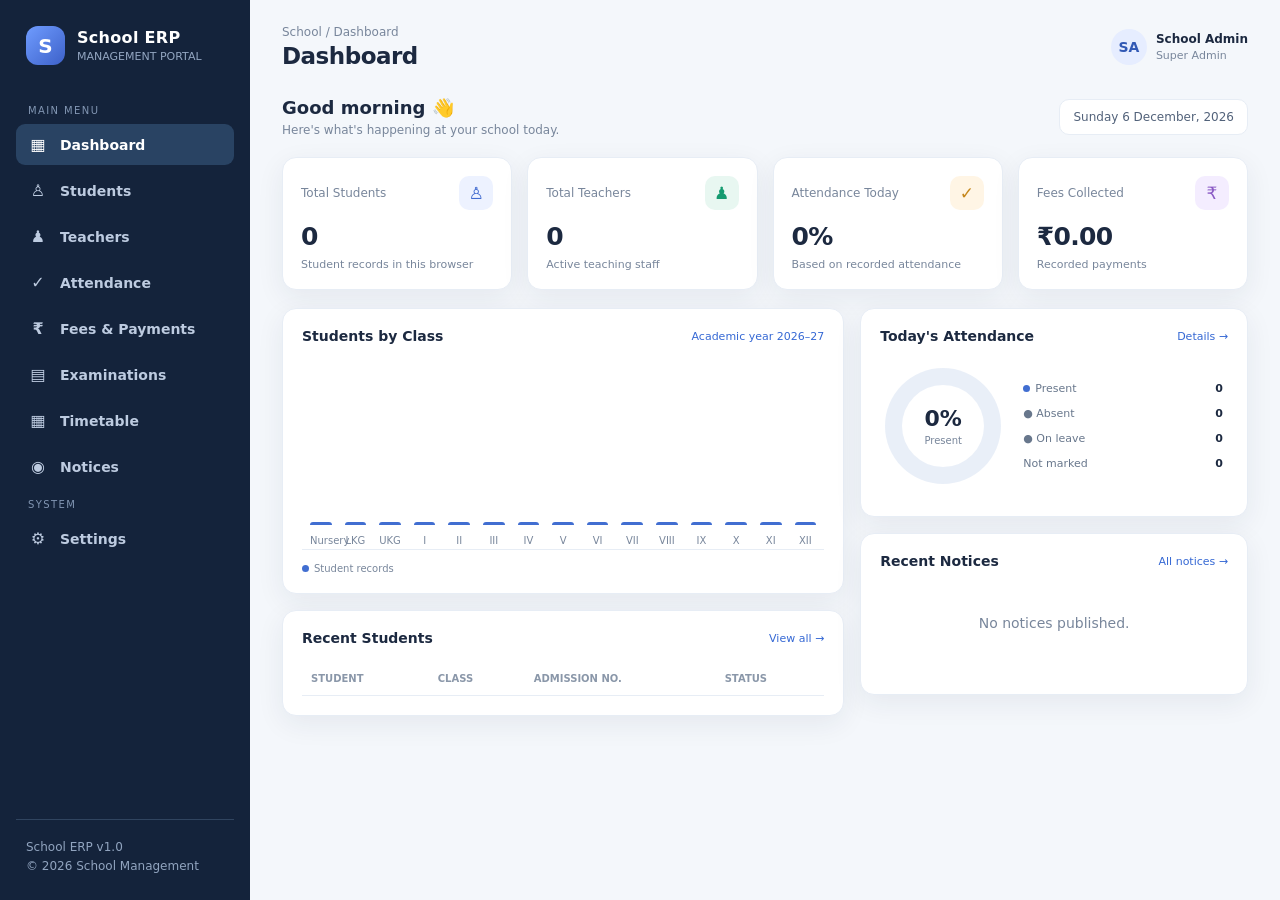
==== commit fddd1f51: "Update school ERP for Nursery through XII Remove seeded personal and school data and start with a cl" ====
--- a/school_erp/index.html
+++ b/school_erp/index.html
@@ -3,7 +3,7 @@
 <head>
 <meta charset="UTF-8">
 <meta name="viewport" content="width=device-width, initial-scale=1.0">
-<meta name="description" content="A responsive school ERP administration dashboard prototype.">
+<meta name="description" content="A responsive school ERP administration dashboard.">
 <meta name="theme-color" content="#14233b">
 <title>School ERP | Admin Dashboard</title>
 <link rel="stylesheet" href="./styles.css">
@@ -30,11 +30,11 @@
 <main class="main">
 <header class="topbar">
   <div style="display:flex;align-items:center;gap:12px"><button class="icon-btn mobile-menu" id="menuBtn">☰</button><div><div class="crumb">School / <span id="crumb">Dashboard</span></div><h1 id="pageTitle">Dashboard</h1></div></div>
-  <div class="top-actions"><div class="profile"><div class="avatar">AD</div><div><b>Administrator</b><small>Super Admin</small></div></div></div>
+  <div class="top-actions"><div class="profile"><div class="avatar">SA</div><div><b>School Admin</b><small>Super Admin</small></div></div></div>
 </header>
 
 <section class="page active" id="page-dashboard">
-  <div class="welcome"><div><h2>Good morning, Administrator 👋</h2><p>Here's what's happening at your school today.</p></div><div class="date-pill" id="today"></div></div>
+  <div class="welcome"><div><h2>Good morning 👋</h2><p>Here's what's happening at your school today.</p></div><div class="date-pill" id="today"></div></div>
   <div class="stats">
     <div class="stat"><div class="stat-top">Total Students <span class="stat-icon" style="background:#edf2ff;color:#416bd0">♙</span></div><strong id="studentCount">0</strong><small>Student records in this browser</small></div>
     <div class="stat"><div class="stat-top">Total Teachers <span class="stat-icon" style="background:#e8f7f1;color:#159b70">♟</span></div><strong id="teacherCount">0</strong><small>Active teaching staff</small></div>
@@ -63,10 +63,10 @@
 
 <section class="page" id="page-exams"><div class="cards-3"><div class="info-card"><small>Next examination</small><b id="upcomingExam" style="font-size:17px">—</b><small id="upcomingExamDate"></small></div><div class="info-card"><small>Completed examinations</small><b id="completedExams">0</b><small>Recorded examination cycles</small></div><div class="info-card"><small>Subjects</small><b id="subjectCount">0</b><small>Subjects in schedule</small></div></div><div class="panel" style="margin-top:16px"><div class="panel-head"><h3>Examination Schedule</h3><button class="btn" data-action="add-exam">＋ Create Exam</button></div><div class="table-wrap"><table><thead><tr><th>EXAMINATION</th><th>CLASS</th><th>DATE</th><th>SUBJECT</th><th>STATUS</th><th>ACTIONS</th></tr></thead><tbody id="examRows"></tbody></table></div></div></section>
 
-<section class="page" id="page-timetable"><div class="panel"><div class="panel-head"><h3>Weekly Timetable</h3><select class="search" id="timetableClass" aria-label="Select timetable class" style="width:auto"><option>Class X - A</option><option>Class IX - A</option><option>Class VIII - B</option></select></div><p class="crumb">Select a cell and update its subject; changes are saved in this browser.</p><div class="table-wrap"><table><thead><tr><th>DAY</th><th>08:00–09:00</th><th>09:00–10:00</th><th>10:30–11:30</th><th>11:30–12:30</th><th>12:30–01:30</th></tr></thead><tbody id="timetableRows"></tbody></table></div></div></section>
+<section class="page" id="page-timetable"><div class="panel"><div class="panel-head"><h3>Weekly Timetable</h3><select class="search" id="timetableClass" aria-label="Select timetable class" style="width:auto"></select></div><p class="crumb">Select a cell and update its subject; changes are saved in this browser.</p><div class="table-wrap"><table><thead><tr><th>DAY</th><th>08:00–09:00</th><th>09:00–10:00</th><th>10:30–11:30</th><th>11:30–12:30</th><th>12:30–01:30</th></tr></thead><tbody id="timetableRows"></tbody></table></div></div></section>
 
 <section class="page" id="page-notices"><div class="toolbar"><span class="crumb">School announcements and circulars</span><button class="btn" data-action="add-notice">＋ Publish Notice</button></div><div class="panel" id="allNotices"></div></section>
-<section class="page" id="page-settings"><form class="panel" id="settingsForm"><div class="panel-head"><h3>School Settings</h3></div><div class="field"><label for="settingSchoolName">School name</label><input id="settingSchoolName" name="schoolName" required></div><div class="field"><label for="settingSession">Academic session</label><input id="settingSession" name="session" required></div><div class="field"><label for="settingEmail">Administrator email</label><input id="settingEmail" name="email" type="email" required></div><button class="btn" type="submit">Save Settings</button><p class="crumb" style="margin-top:15px">Settings are stored in this browser only. This demo does not have a server or user accounts.</p></form></section>
+<section class="page" id="page-settings"><form class="panel" id="settingsForm"><div class="panel-head"><h3>School Settings</h3></div><div class="field"><label for="settingSchoolName">School name</label><input id="settingSchoolName" name="schoolName" required placeholder="Enter your school name"></div><div class="field"><label for="settingSession">Academic session</label><input id="settingSession" name="session" required placeholder="e.g. 2026–2027"></div><div class="field"><label for="settingEmail">Administrator email</label><input id="settingEmail" name="email" type="email" required></div><button class="btn" type="submit">Save Settings</button><p class="crumb" style="margin-top:15px">Settings are stored in this browser only.</p></form></section>
 
 </main></div>
 
